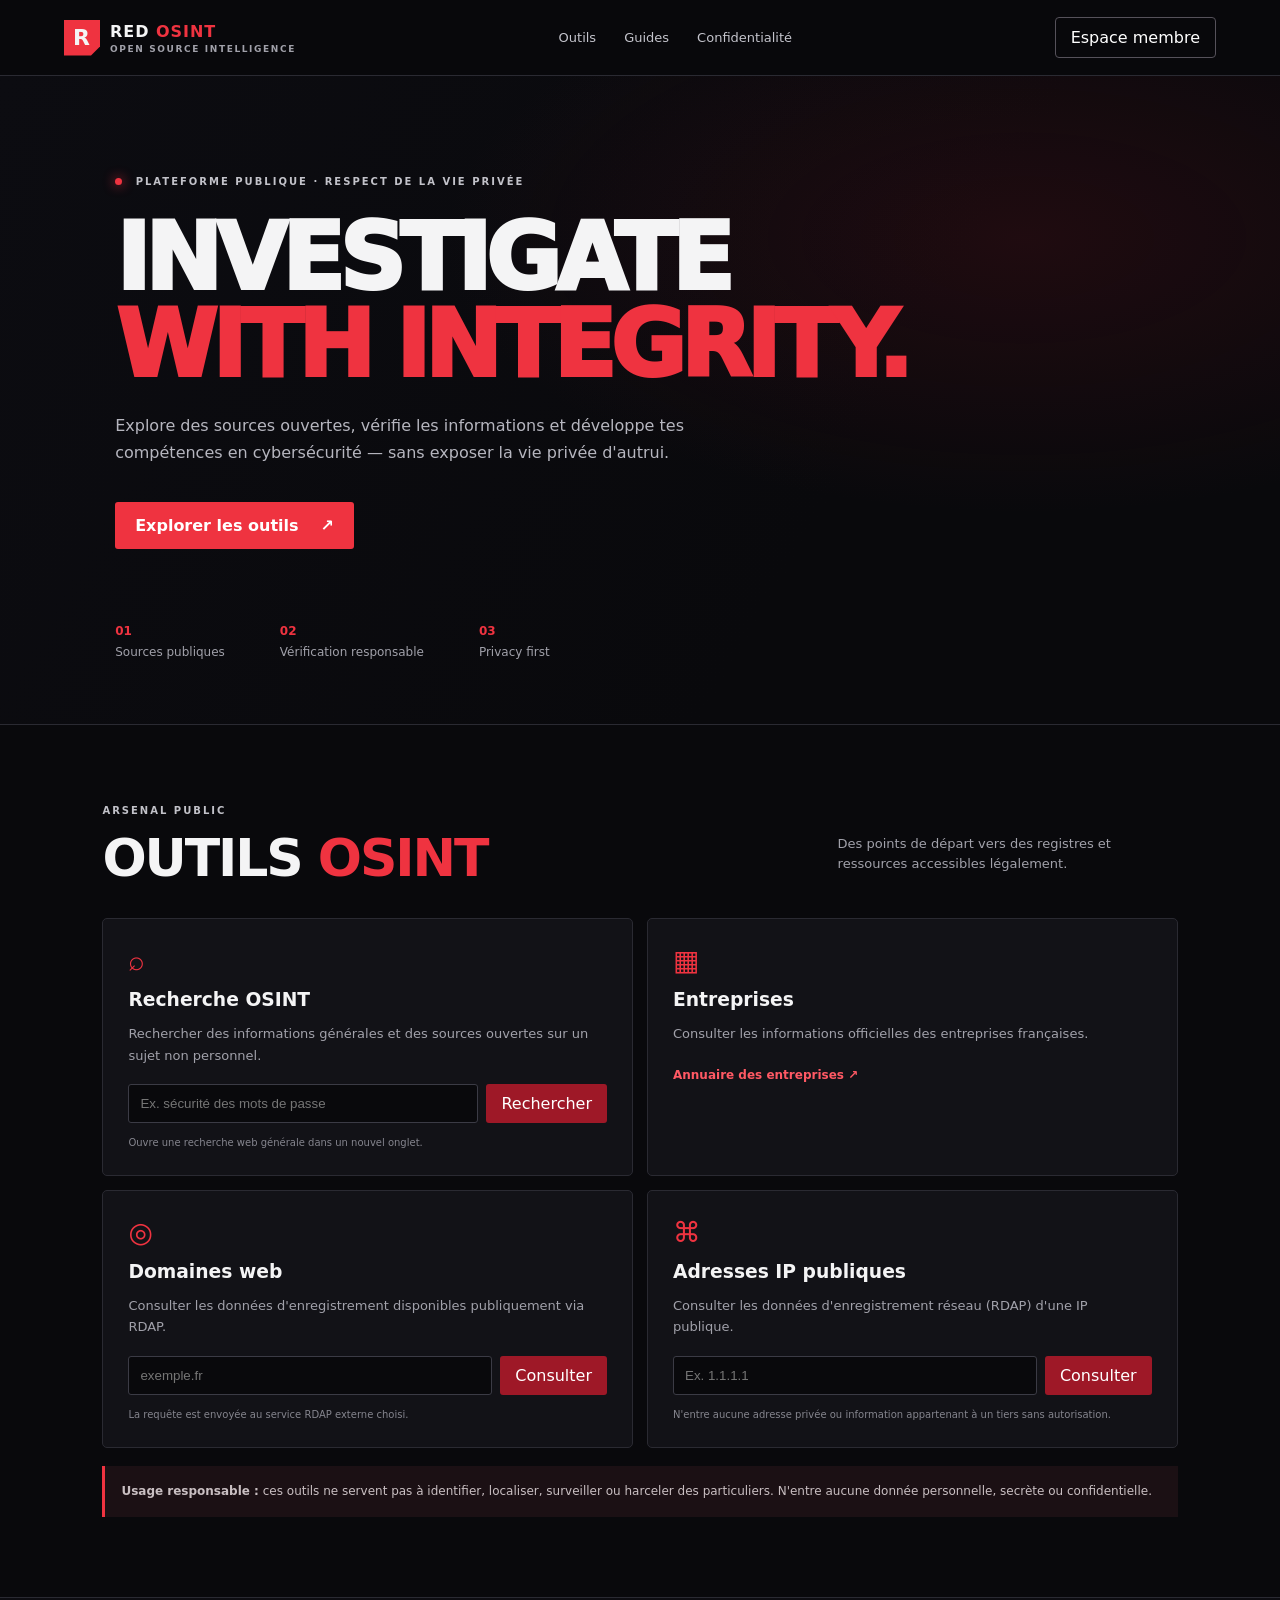
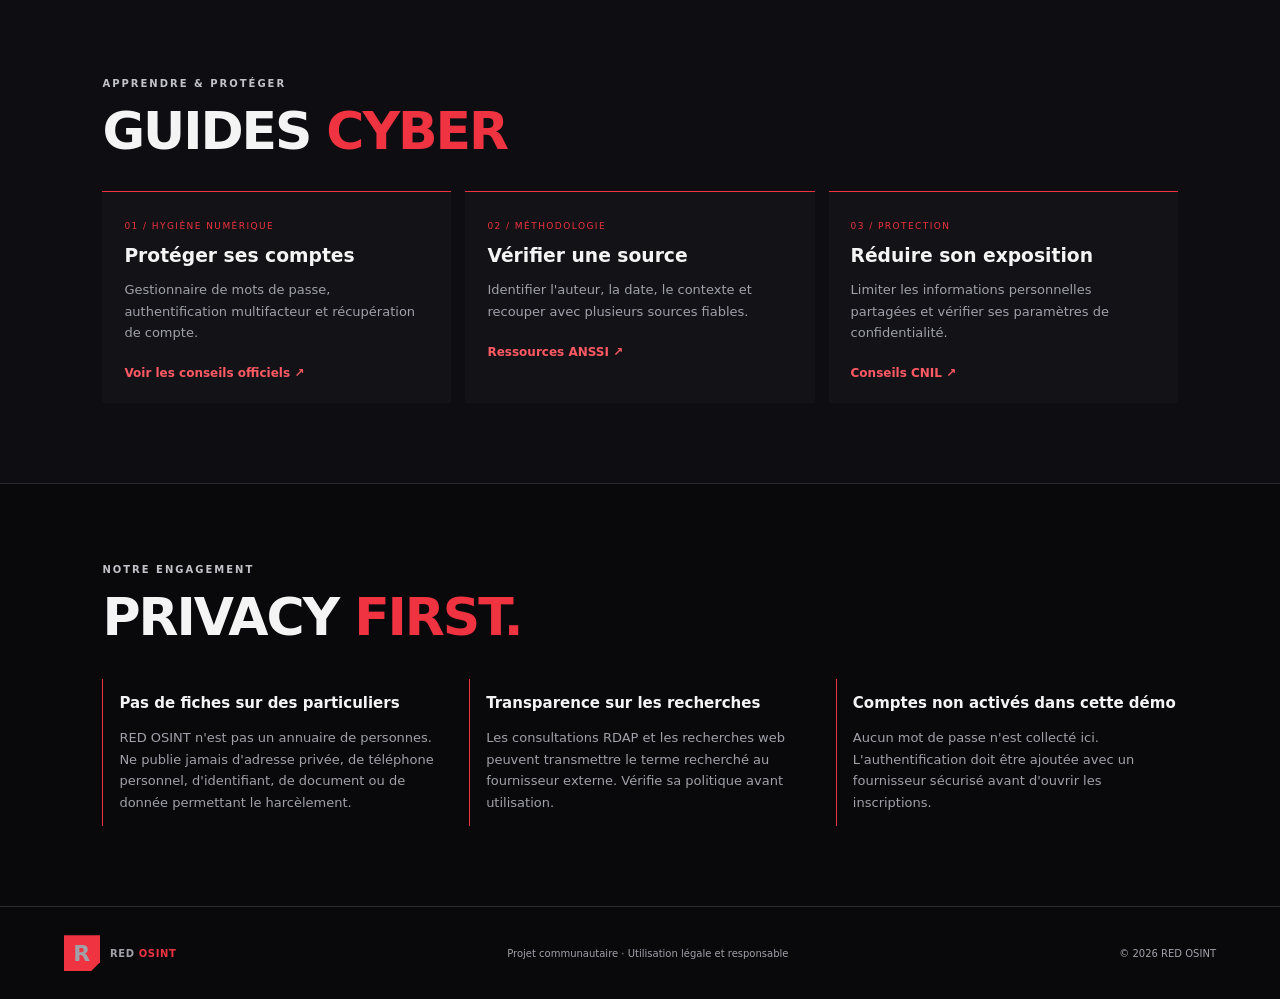
==== index.html @ 6be45255 "Add files via upload" ====
<!doctype html>
<html lang="fr">
<head>
<meta charset="utf-8"><meta name="viewport" content="width=device-width,initial-scale=1">
<meta name="description" content="RED OSINT — ressources publiques de recherche et de cybersécurité, dans le respect de la vie privée.">
<title>RED OSINT — Public Intelligence</title><link rel="stylesheet" href="styles.css">
</head>
<body>
<header class="topbar">
  <a class="brand" href="#"><span class="mark">R</span><span>RED<span class="red"> OSINT</span><small>OPEN SOURCE INTELLIGENCE</small></span></a>
  <nav><a href="#tools">Outils</a><a href="#guides">Guides</a><a href="#privacy">Confidentialité</a></nav>
  <button class="outline" id="accountBtn">Espace membre</button>
</header>
<main>
<section class="hero">
  <div class="eyebrow"><span class="pulse"></span> PLATEFORME PUBLIQUE · RESPECT DE LA VIE PRIVÉE</div>
  <h1>INVESTIGATE<br><span class="red">WITH INTEGRITY.</span></h1>
  <p class="lead">Explore des sources ouvertes, vérifie les informations et développe tes compétences en cybersécurité — sans exposer la vie privée d'autrui.</p>
  <a class="primary" href="#tools">Explorer les outils <span>↗</span></a>
  <div class="hero-grid"><div><b>01</b><span>Sources publiques</span></div><div><b>02</b><span>Vérification responsable</span></div><div><b>03</b><span>Privacy first</span></div></div>
</section>
<section id="tools" class="section">
  <div class="section-head"><div><div class="eyebrow">ARSENAL PUBLIC</div><h2>OUTILS <span class="red">OSINT</span></h2></div><p>Des points de départ vers des registres et ressources accessibles légalement.</p></div>
  <div class="cards">
    <article class="tool"><div class="icon">⌕</div><h3>Recherche OSINT</h3><p>Rechercher des informations générales et des sources ouvertes sur un sujet non personnel.</p><form id="generalForm"><input id="generalQuery" placeholder="Ex. sécurité des mots de passe" maxlength="100"><button>Rechercher</button></form><small>Ouvre une recherche web générale dans un nouvel onglet.</small></article>
    <article class="tool"><div class="icon">▦</div><h3>Entreprises</h3><p>Consulter les informations officielles des entreprises françaises.</p><a class="textlink" href="https://annuaire-entreprises.data.gouv.fr/" target="_blank" rel="noopener noreferrer">Annuaire des entreprises ↗</a></article>
    <article class="tool"><div class="icon">◎</div><h3>Domaines web</h3><p>Consulter les données d'enregistrement disponibles publiquement via RDAP.</p><form id="domainForm"><input id="domainQuery" placeholder="exemple.fr" maxlength="253"><button>Consulter</button></form><small>La requête est envoyée au service RDAP externe choisi.</small></article>
    <article class="tool"><div class="icon">⌘</div><h3>Adresses IP publiques</h3><p>Consulter les données d'enregistrement réseau (RDAP) d'une IP publique.</p><form id="ipForm"><input id="ipQuery" placeholder="Ex. 1.1.1.1" maxlength="45"><button>Consulter</button></form><small>N'entre aucune adresse privée ou information appartenant à un tiers sans autorisation.</small></article>
  </div>
  <div class="notice"><b>Usage responsable :</b> ces outils ne servent pas à identifier, localiser, surveiller ou harceler des particuliers. N'entre aucune donnée personnelle, secrète ou confidentielle.</div>
</section>
<section id="guides" class="section guides">
  <div class="eyebrow">APPRENDRE & PROTÉGER</div><h2>GUIDES <span class="red">CYBER</span></h2>
  <div class="guide-list">
    <article><span>01 / HYGIÈNE NUMÉRIQUE</span><h3>Protéger ses comptes</h3><p>Gestionnaire de mots de passe, authentification multifacteur et récupération de compte.</p><a href="https://www.cybermalveillance.gouv.fr/" target="_blank" rel="noopener noreferrer">Voir les conseils officiels ↗</a></article>
    <article><span>02 / MÉTHODOLOGIE</span><h3>Vérifier une source</h3><p>Identifier l'auteur, la date, le contexte et recouper avec plusieurs sources fiables.</p><a href="https://www.ssi.gouv.fr/" target="_blank" rel="noopener noreferrer">Ressources ANSSI ↗</a></article>
    <article><span>03 / PROTECTION</span><h3>Réduire son exposition</h3><p>Limiter les informations personnelles partagées et vérifier ses paramètres de confidentialité.</p><a href="https://www.cnil.fr/fr/maitriser-mes-donnees" target="_blank" rel="noopener noreferrer">Conseils CNIL ↗</a></article>
  </div>
</section>
<section id="privacy" class="section privacy">
  <div class="eyebrow">NOTRE ENGAGEMENT</div><h2>PRIVACY <span class="red">FIRST.</span></h2>
  <div class="privacy-grid"><div><h3>Pas de fiches sur des particuliers</h3><p>RED OSINT n'est pas un annuaire de personnes. Ne publie jamais d'adresse privée, de téléphone personnel, d'identifiant, de document ou de donnée permettant le harcèlement.</p></div><div><h3>Transparence sur les recherches</h3><p>Les consultations RDAP et les recherches web peuvent transmettre le terme recherché au fournisseur externe. Vérifie sa politique avant utilisation.</p></div><div><h3>Comptes non activés dans cette démo</h3><p>Aucun mot de passe n'est collecté ici. L'authentification doit être ajoutée avec un fournisseur sécurisé avant d'ouvrir les inscriptions.</p></div></div>
</section>
</main>
<footer><a class="brand" href="#"><span class="mark">R</span><span>RED<span class="red"> OSINT</span></span></a><span>Projet communautaire · Utilisation légale et responsable</span><span>© <span id="year"></span> RED OSINT</span></footer>
<dialog id="accountDialog"><form method="dialog" class="dialog"><button class="close" aria-label="Fermer">×</button><div class="eyebrow">ESPACE MEMBRE</div><h2>Comptes <span class="red">bientôt disponibles</span></h2><p>Cette version est une démonstration statique. Pour protéger les comptes, l'inscription sera activée après configuration d'une authentification hébergée (par exemple Supabase Auth), avec vérification d'e-mail, limitation des tentatives et règles de sécurité.</p><button class="primary">Compris</button></form></dialog>
<script src="app.js"></script>
</body></html>
---- styles.css ----
:root{--bg:#09090c;--panel:#121217;--panel2:#19191f;--line:#2a2a32;--text:#f4f4f5;--muted:#a1a1aa;--red:#ef3340;--red2:#a80f20}*{box-sizing:border-box}html{scroll-behavior:smooth}body{margin:0;background:var(--bg);color:var(--text);font-family:Inter,ui-sans-serif,system-ui,Arial,sans-serif}a{color:inherit;text-decoration:none}.topbar{height:76px;display:flex;align-items:center;justify-content:space-between;padding:0 max(5vw,22px);border-bottom:1px solid var(--line);position:sticky;top:0;background:#09090ceF;backdrop-filter:blur(12px);z-index:5}.brand{display:flex;gap:10px;align-items:center;font-weight:900;letter-spacing:.06em}.brand small{display:block;font-size:9px;color:var(--muted);letter-spacing:.18em;margin-top:3px}.mark{display:grid;place-items:center;width:36px;height:36px;background:var(--red);clip-path:polygon(0 0,100% 0,100% 75%,75% 100%,0 100%);font-size:22px}.red{color:var(--red)}nav{display:flex;gap:28px;color:#c4c4cc;font-size:13px}nav a:hover,.textlink:hover{color:var(--red)}button,.primary{font:inherit;cursor:pointer;border:0}.outline{background:transparent;border:1px solid #55515a;color:white;padding:10px 15px;border-radius:4px}.outline:hover{border-color:var(--red)}.hero{padding:100px max(9vw,24px) 65px;background:radial-gradient(ellipse at 80% 25%,#5b101a45,transparent 40%),linear-gradient(120deg,#0c0c11,#09090c 65%);border-bottom:1px solid var(--line)}.eyebrow{font-size:10px;letter-spacing:.2em;color:#c2c2c9;font-weight:700}.pulse{display:inline-block;width:7px;height:7px;border-radius:50%;background:#ef3340;box-shadow:0 0 12px #ef3340;margin-right:8px}.hero h1{font-size:clamp(48px,8vw,92px);line-height:.95;letter-spacing:-.06em;margin:28px 0 22px;font-weight:950}.lead{max-width:620px;color:#b6b6bf;line-height:1.7;font-size:16px}.primary{display:inline-flex;gap:22px;align-items:center;background:var(--red);color:white;padding:14px 20px;border-radius:3px;font-weight:800;margin-top:20px}.primary:hover{background:#ff4652}.hero-grid{display:flex;gap:55px;margin-top:75px}.hero-grid div{display:grid;gap:7px}.hero-grid b{color:var(--red);font-size:12px}.hero-grid span{font-size:12px;color:var(--muted)}.section{padding:80px max(8vw,22px);border-bottom:1px solid var(--line)}.section-head{display:flex;justify-content:space-between;align-items:end;gap:30px;margin-bottom:30px}.section h2{font-size:clamp(32px,5vw,52px);letter-spacing:-.04em;margin:12px 0 0}.section-head>p{max-width:340px;color:var(--muted);font-size:13px;line-height:1.6}.cards{display:grid;grid-template-columns:repeat(2,minmax(0,1fr));gap:14px}.tool{background:var(--panel);border:1px solid var(--line);padding:25px;border-radius:5px;min-height:230px}.tool:hover{border-color:#77303a}.icon{font-size:28px;color:var(--red)}.tool h3,.guide-list h3{margin:12px 0 8px}.tool p,.guide-list p,.privacy p{color:var(--muted);font-size:13px;line-height:1.65}.tool form{display:flex;gap:8px;margin:18px 0 8px}.tool input{min-width:0;flex:1;background:#09090c;border:1px solid #3b3b45;color:white;padding:11px;border-radius:3px}.tool button{background:#9e1827;color:white;padding:0 15px;border-radius:3px}.tool small{font-size:10px;color:#85858e}.textlink,.guide-list a{display:inline-block;color:#ff5964;font-size:12px;font-weight:700;margin-top:10px}.notice{margin-top:18px;padding:16px;border-left:3px solid var(--red);background:#1b1014;color:#c9bfc2;font-size:12px;line-height:1.6}.guides{background:#0d0d12}.guide-list{display:grid;grid-template-columns:repeat(3,minmax(0,1fr));gap:14px;margin-top:30px}.guide-list article{border-top:1px solid var(--red);background:var(--panel);padding:22px}.guide-list article>span{font-size:9px;letter-spacing:.16em;color:var(--red)}.privacy-grid{display:grid;grid-template-columns:repeat(3,minmax(0,1fr));gap:25px;margin-top:32px}.privacy-grid>div{border-left:1px solid var(--red);padding-left:16px}.privacy-grid h3{font-size:15px}footer{padding:28px max(5vw,22px);display:flex;align-items:center;justify-content:space-between;gap:15px;color:var(--muted);font-size:10px}dialog{background:var(--panel);color:white;border:1px solid #555;border-radius:8px;max-width:480px;width:calc(100% - 32px);padding:0}dialog::backdrop{background:#000b;backdrop-filter:blur(4px)}.dialog{padding:30px;position:relative}.dialog p{color:var(--muted);line-height:1.7;font-size:13px}.dialog h2{font-size:25px}.close{position:absolute;right:15px;top:12px;background:none;color:white;font-size:25px}@media(max-width:720px){nav{display:none}.hero{padding-top:70px}.hero-grid{gap:20px;flex-wrap:wrap}.cards,.guide-list,.privacy-grid{grid-template-columns:1fr}.section-head{display:block}.section-head>p{margin-top:15px}footer{align-items:flex-start;flex-direction:column}.tool form{flex-wrap:wrap}.tool button{padding:11px 15px}}
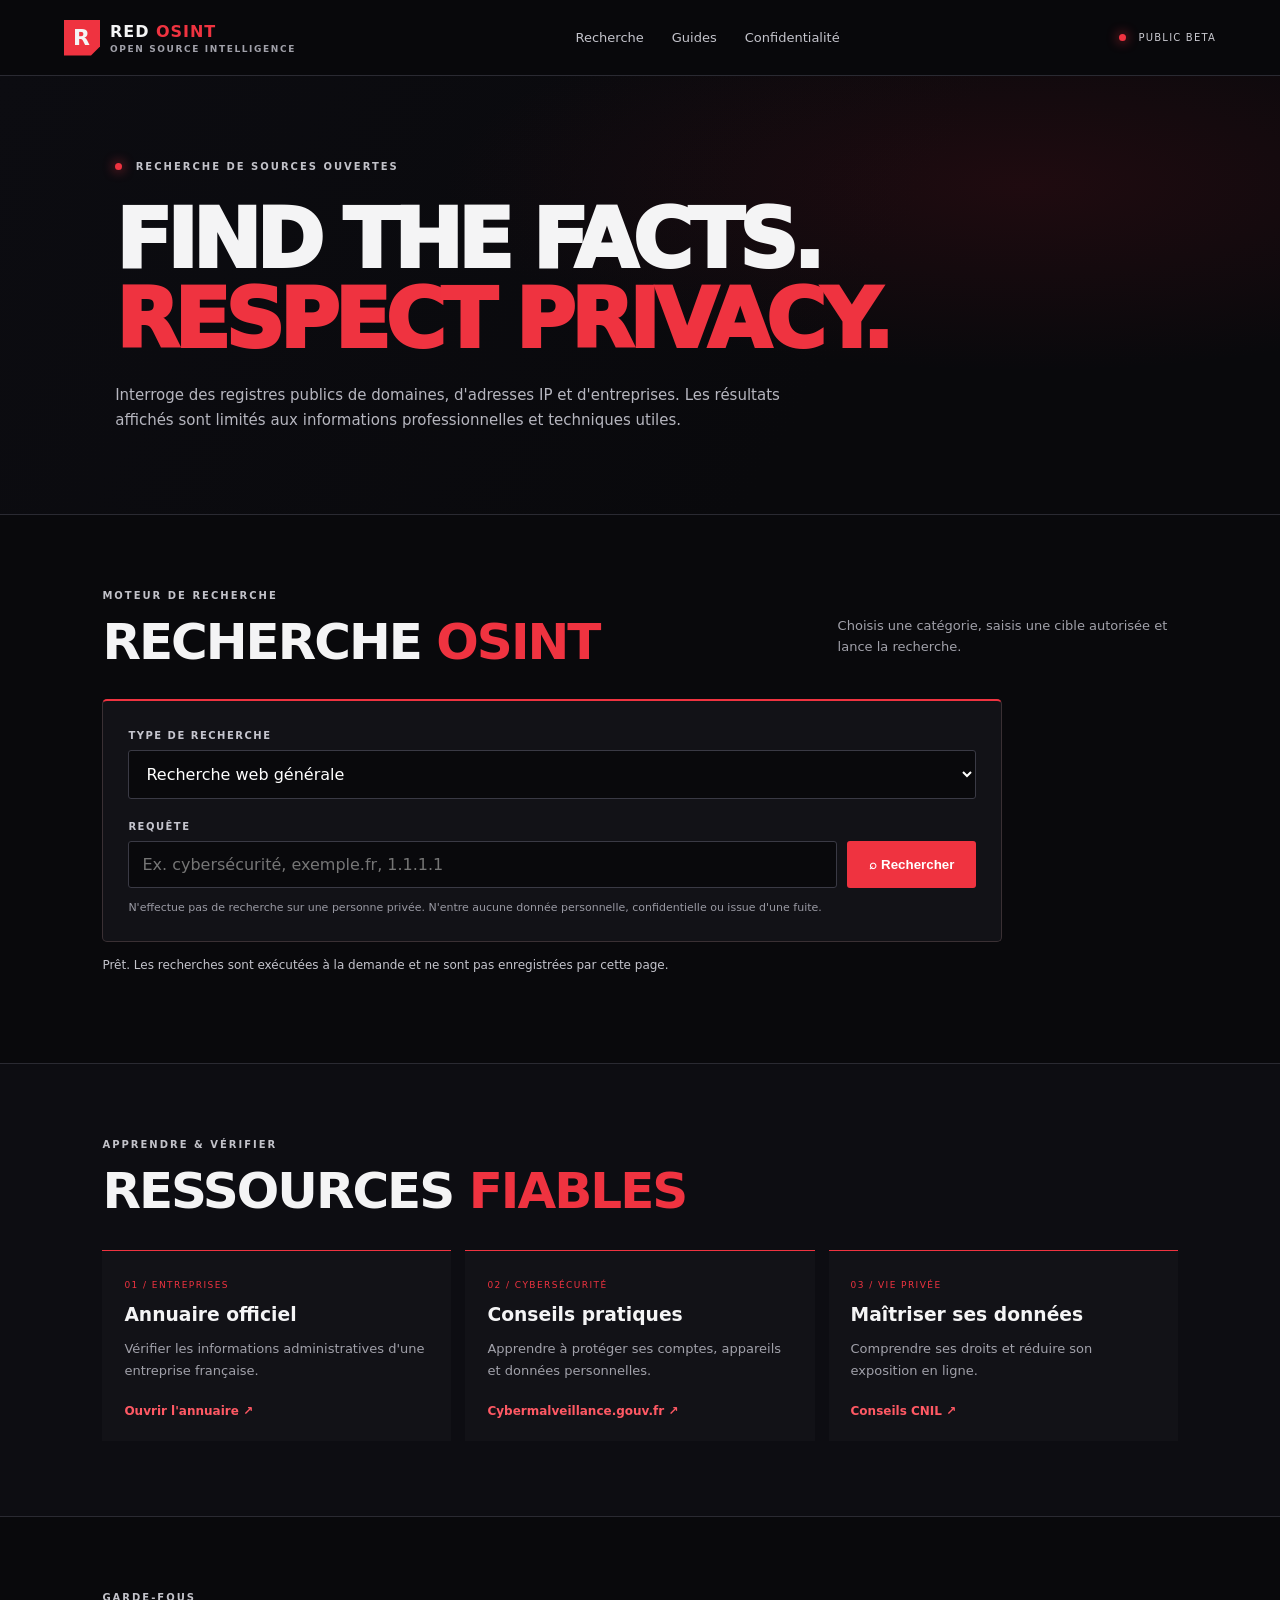
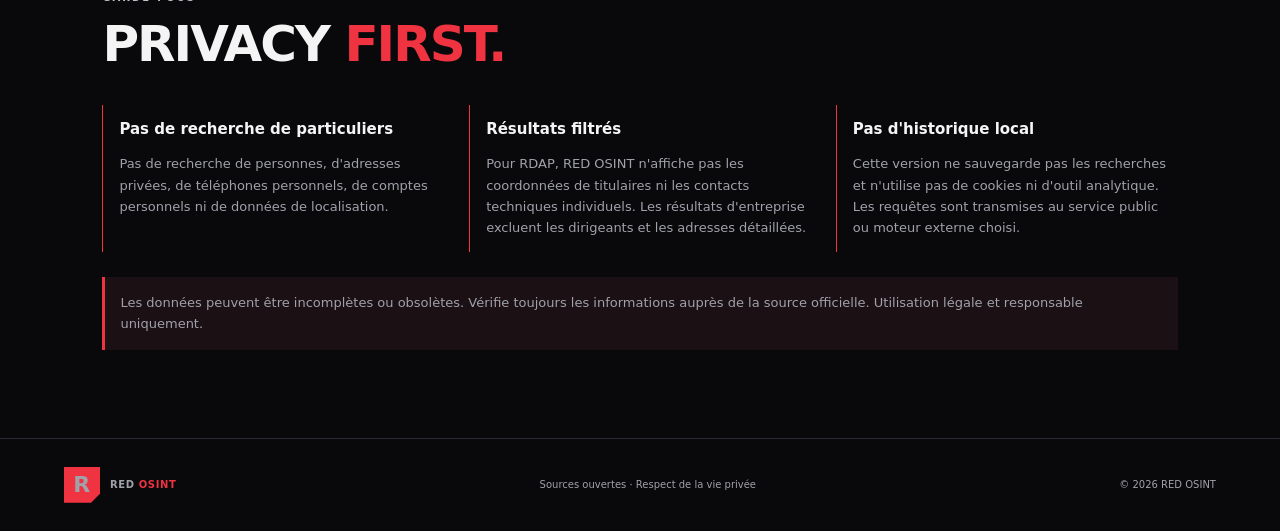
==== commit 5881696d: "Add files via upload" ====
--- a/index.html
+++ b/index.html
@@ -2,47 +2,60 @@
 <html lang="fr">
 <head>
 <meta charset="utf-8"><meta name="viewport" content="width=device-width,initial-scale=1">
-<meta name="description" content="RED OSINT — ressources publiques de recherche et de cybersécurité, dans le respect de la vie privée.">
-<title>RED OSINT — Public Intelligence</title><link rel="stylesheet" href="styles.css">
+<meta name="description" content="RED OSINT — moteur de recherche de sources ouvertes, pour les domaines, IP publiques et entreprises.">
+<title>RED OSINT — Moteur de recherche</title><link rel="stylesheet" href="styles.css">
 </head>
 <body>
 <header class="topbar">
   <a class="brand" href="#"><span class="mark">R</span><span>RED<span class="red"> OSINT</span><small>OPEN SOURCE INTELLIGENCE</small></span></a>
-  <nav><a href="#tools">Outils</a><a href="#guides">Guides</a><a href="#privacy">Confidentialité</a></nav>
-  <button class="outline" id="accountBtn">Espace membre</button>
+  <nav><a href="#search">Recherche</a><a href="#guides">Guides</a><a href="#privacy">Confidentialité</a></nav>
+  <span class="status"><i></i> PUBLIC BETA</span>
 </header>
 <main>
 <section class="hero">
-  <div class="eyebrow"><span class="pulse"></span> PLATEFORME PUBLIQUE · RESPECT DE LA VIE PRIVÉE</div>
-  <h1>INVESTIGATE<br><span class="red">WITH INTEGRITY.</span></h1>
-  <p class="lead">Explore des sources ouvertes, vérifie les informations et développe tes compétences en cybersécurité — sans exposer la vie privée d'autrui.</p>
-  <a class="primary" href="#tools">Explorer les outils <span>↗</span></a>
-  <div class="hero-grid"><div><b>01</b><span>Sources publiques</span></div><div><b>02</b><span>Vérification responsable</span></div><div><b>03</b><span>Privacy first</span></div></div>
+  <div class="eyebrow"><span class="pulse"></span> RECHERCHE DE SOURCES OUVERTES</div>
+  <h1>FIND THE FACTS.<br><span class="red">RESPECT PRIVACY.</span></h1>
+  <p class="lead">Interroge des registres publics de domaines, d'adresses IP et d'entreprises. Les résultats affichés sont limités aux informations professionnelles et techniques utiles.</p>
 </section>
-<section id="tools" class="section">
-  <div class="section-head"><div><div class="eyebrow">ARSENAL PUBLIC</div><h2>OUTILS <span class="red">OSINT</span></h2></div><p>Des points de départ vers des registres et ressources accessibles légalement.</p></div>
-  <div class="cards">
-    <article class="tool"><div class="icon">⌕</div><h3>Recherche OSINT</h3><p>Rechercher des informations générales et des sources ouvertes sur un sujet non personnel.</p><form id="generalForm"><input id="generalQuery" placeholder="Ex. sécurité des mots de passe" maxlength="100"><button>Rechercher</button></form><small>Ouvre une recherche web générale dans un nouvel onglet.</small></article>
-    <article class="tool"><div class="icon">▦</div><h3>Entreprises</h3><p>Consulter les informations officielles des entreprises françaises.</p><a class="textlink" href="https://annuaire-entreprises.data.gouv.fr/" target="_blank" rel="noopener noreferrer">Annuaire des entreprises ↗</a></article>
-    <article class="tool"><div class="icon">◎</div><h3>Domaines web</h3><p>Consulter les données d'enregistrement disponibles publiquement via RDAP.</p><form id="domainForm"><input id="domainQuery" placeholder="exemple.fr" maxlength="253"><button>Consulter</button></form><small>La requête est envoyée au service RDAP externe choisi.</small></article>
-    <article class="tool"><div class="icon">⌘</div><h3>Adresses IP publiques</h3><p>Consulter les données d'enregistrement réseau (RDAP) d'une IP publique.</p><form id="ipForm"><input id="ipQuery" placeholder="Ex. 1.1.1.1" maxlength="45"><button>Consulter</button></form><small>N'entre aucune adresse privée ou information appartenant à un tiers sans autorisation.</small></article>
+<section id="search" class="section search-section">
+  <div class="section-head"><div><div class="eyebrow">MOTEUR DE RECHERCHE</div><h2>RECHERCHE <span class="red">OSINT</span></h2></div><p>Choisis une catégorie, saisis une cible autorisée et lance la recherche.</p></div>
+  <div class="searchbox">
+    <label for="type">TYPE DE RECHERCHE</label>
+    <select id="type">
+      <option value="web">Recherche web générale</option>
+      <option value="company">Entreprise française (nom ou SIREN/SIRET)</option>
+      <option value="domain">Nom de domaine (RDAP)</option>
+      <option value="ip">Adresse IP publique (RDAP)</option><option value="selfcheck">Vérifier mes propres informations</option>
+    </select>
+    <div id="selfCheckFields" class="self-check-fields" hidden>
+<div class="field-grid">
+<div><label for="selfLastName">MON NOM</label><input id="selfLastName" maxlength="80" autocomplete="off" placeholder="Ton nom"></div>
+<div><label for="selfFirstName">MON PRÉNOM</label><input id="selfFirstName" maxlength="80" autocomplete="off" placeholder="Ton prénom"></div>
+</div>
+<label for="selfBirthDate">MA DATE DE NAISSANCE</label><input id="selfBirthDate" type="date" autocomplete="off">
+<p class="hint">Mode local uniquement : ces champs servent à afficher des conseils pour vérifier tes propres informations. Ils ne sont envoyés à aucun service et ne sont pas enregistrés.</p>
+</div>
+<label for="query">REQUÊTE</label>
+    <div class="searchrow"><input id="query" maxlength="180" autocomplete="off" placeholder="Ex. cybersécurité, exemple.fr, 1.1.1.1"><button id="searchBtn"><span>⌕</span> Rechercher</button></div>
+    <p class="hint">N'effectue pas de recherche sur une personne privée. N'entre aucune donnée personnelle, confidentielle ou issue d'une fuite.</p>
   </div>
-  <div class="notice"><b>Usage responsable :</b> ces outils ne servent pas à identifier, localiser, surveiller ou harceler des particuliers. N'entre aucune donnée personnelle, secrète ou confidentielle.</div>
+  <div id="message" class="message" role="status" aria-live="polite">Prêt. Les recherches sont exécutées à la demande et ne sont pas enregistrées par cette page.</div>
+  <div id="results" class="results" aria-live="polite"></div>
 </section>
 <section id="guides" class="section guides">
-  <div class="eyebrow">APPRENDRE & PROTÉGER</div><h2>GUIDES <span class="red">CYBER</span></h2>
+  <div class="eyebrow">APPRENDRE & VÉRIFIER</div><h2>RESSOURCES <span class="red">FIABLES</span></h2>
   <div class="guide-list">
-    <article><span>01 / HYGIÈNE NUMÉRIQUE</span><h3>Protéger ses comptes</h3><p>Gestionnaire de mots de passe, authentification multifacteur et récupération de compte.</p><a href="https://www.cybermalveillance.gouv.fr/" target="_blank" rel="noopener noreferrer">Voir les conseils officiels ↗</a></article>
-    <article><span>02 / MÉTHODOLOGIE</span><h3>Vérifier une source</h3><p>Identifier l'auteur, la date, le contexte et recouper avec plusieurs sources fiables.</p><a href="https://www.ssi.gouv.fr/" target="_blank" rel="noopener noreferrer">Ressources ANSSI ↗</a></article>
-    <article><span>03 / PROTECTION</span><h3>Réduire son exposition</h3><p>Limiter les informations personnelles partagées et vérifier ses paramètres de confidentialité.</p><a href="https://www.cnil.fr/fr/maitriser-mes-donnees" target="_blank" rel="noopener noreferrer">Conseils CNIL ↗</a></article>
+    <article><span>01 / ENTREPRISES</span><h3>Annuaire officiel</h3><p>Vérifier les informations administratives d'une entreprise française.</p><a href="https://annuaire-entreprises.data.gouv.fr/" target="_blank" rel="noopener noreferrer">Ouvrir l'annuaire ↗</a></article>
+    <article><span>02 / CYBERSÉCURITÉ</span><h3>Conseils pratiques</h3><p>Apprendre à protéger ses comptes, appareils et données personnelles.</p><a href="https://www.cybermalveillance.gouv.fr/" target="_blank" rel="noopener noreferrer">Cybermalveillance.gouv.fr ↗</a></article>
+    <article><span>03 / VIE PRIVÉE</span><h3>Maîtriser ses données</h3><p>Comprendre ses droits et réduire son exposition en ligne.</p><a href="https://www.cnil.fr/fr/maitriser-mes-donnees" target="_blank" rel="noopener noreferrer">Conseils CNIL ↗</a></article>
   </div>
 </section>
 <section id="privacy" class="section privacy">
-  <div class="eyebrow">NOTRE ENGAGEMENT</div><h2>PRIVACY <span class="red">FIRST.</span></h2>
-  <div class="privacy-grid"><div><h3>Pas de fiches sur des particuliers</h3><p>RED OSINT n'est pas un annuaire de personnes. Ne publie jamais d'adresse privée, de téléphone personnel, d'identifiant, de document ou de donnée permettant le harcèlement.</p></div><div><h3>Transparence sur les recherches</h3><p>Les consultations RDAP et les recherches web peuvent transmettre le terme recherché au fournisseur externe. Vérifie sa politique avant utilisation.</p></div><div><h3>Comptes non activés dans cette démo</h3><p>Aucun mot de passe n'est collecté ici. L'authentification doit être ajoutée avec un fournisseur sécurisé avant d'ouvrir les inscriptions.</p></div></div>
+  <div class="eyebrow">GARDE-FOUS</div><h2>PRIVACY <span class="red">FIRST.</span></h2>
+  <div class="privacy-grid"><div><h3>Pas de recherche de particuliers</h3><p>Pas de recherche de personnes, d'adresses privées, de téléphones personnels, de comptes personnels ni de données de localisation.</p></div><div><h3>Résultats filtrés</h3><p>Pour RDAP, RED OSINT n'affiche pas les coordonnées de titulaires ni les contacts techniques individuels. Les résultats d'entreprise excluent les dirigeants et les adresses détaillées.</p></div><div><h3>Pas d'historique local</h3><p>Cette version ne sauvegarde pas les recherches et n'utilise pas de cookies ni d'outil analytique. Les requêtes sont transmises au service public ou moteur externe choisi.</p></div></div>
+  <p class="disclaimer">Les données peuvent être incomplètes ou obsolètes. Vérifie toujours les informations auprès de la source officielle. Utilisation légale et responsable uniquement.</p>
 </section>
 </main>
-<footer><a class="brand" href="#"><span class="mark">R</span><span>RED<span class="red"> OSINT</span></span></a><span>Projet communautaire · Utilisation légale et responsable</span><span>© <span id="year"></span> RED OSINT</span></footer>
-<dialog id="accountDialog"><form method="dialog" class="dialog"><button class="close" aria-label="Fermer">×</button><div class="eyebrow">ESPACE MEMBRE</div><h2>Comptes <span class="red">bientôt disponibles</span></h2><p>Cette version est une démonstration statique. Pour protéger les comptes, l'inscription sera activée après configuration d'une authentification hébergée (par exemple Supabase Auth), avec vérification d'e-mail, limitation des tentatives et règles de sécurité.</p><button class="primary">Compris</button></form></dialog>
+<footer><a class="brand" href="#"><span class="mark">R</span><span>RED<span class="red"> OSINT</span></span></a><span>Sources ouvertes · Respect de la vie privée</span><span>© <span id="year"></span> RED OSINT</span></footer>
 <script src="app.js"></script>
 </body></html>
--- a/styles.css
+++ b/styles.css
@@ -1 +1,7 @@
-:root{--bg:#09090c;--panel:#121217;--panel2:#19191f;--line:#2a2a32;--text:#f4f4f5;--muted:#a1a1aa;--red:#ef3340;--red2:#a80f20}*{box-sizing:border-box}html{scroll-behavior:smooth}body{margin:0;background:var(--bg);color:var(--text);font-family:Inter,ui-sans-serif,system-ui,Arial,sans-serif}a{color:inherit;text-decoration:none}.topbar{height:76px;display:flex;align-items:center;justify-content:space-between;padding:0 max(5vw,22px);border-bottom:1px solid var(--line);position:sticky;top:0;background:#09090ceF;backdrop-filter:blur(12px);z-index:5}.brand{display:flex;gap:10px;align-items:center;font-weight:900;letter-spacing:.06em}.brand small{display:block;font-size:9px;color:var(--muted);letter-spacing:.18em;margin-top:3px}.mark{display:grid;place-items:center;width:36px;height:36px;background:var(--red);clip-path:polygon(0 0,100% 0,100% 75%,75% 100%,0 100%);font-size:22px}.red{color:var(--red)}nav{display:flex;gap:28px;color:#c4c4cc;font-size:13px}nav a:hover,.textlink:hover{color:var(--red)}button,.primary{font:inherit;cursor:pointer;border:0}.outline{background:transparent;border:1px solid #55515a;color:white;padding:10px 15px;border-radius:4px}.outline:hover{border-color:var(--red)}.hero{padding:100px max(9vw,24px) 65px;background:radial-gradient(ellipse at 80% 25%,#5b101a45,transparent 40%),linear-gradient(120deg,#0c0c11,#09090c 65%);border-bottom:1px solid var(--line)}.eyebrow{font-size:10px;letter-spacing:.2em;color:#c2c2c9;font-weight:700}.pulse{display:inline-block;width:7px;height:7px;border-radius:50%;background:#ef3340;box-shadow:0 0 12px #ef3340;margin-right:8px}.hero h1{font-size:clamp(48px,8vw,92px);line-height:.95;letter-spacing:-.06em;margin:28px 0 22px;font-weight:950}.lead{max-width:620px;color:#b6b6bf;line-height:1.7;font-size:16px}.primary{display:inline-flex;gap:22px;align-items:center;background:var(--red);color:white;padding:14px 20px;border-radius:3px;font-weight:800;margin-top:20px}.primary:hover{background:#ff4652}.hero-grid{display:flex;gap:55px;margin-top:75px}.hero-grid div{display:grid;gap:7px}.hero-grid b{color:var(--red);font-size:12px}.hero-grid span{font-size:12px;color:var(--muted)}.section{padding:80px max(8vw,22px);border-bottom:1px solid var(--line)}.section-head{display:flex;justify-content:space-between;align-items:end;gap:30px;margin-bottom:30px}.section h2{font-size:clamp(32px,5vw,52px);letter-spacing:-.04em;margin:12px 0 0}.section-head>p{max-width:340px;color:var(--muted);font-size:13px;line-height:1.6}.cards{display:grid;grid-template-columns:repeat(2,minmax(0,1fr));gap:14px}.tool{background:var(--panel);border:1px solid var(--line);padding:25px;border-radius:5px;min-height:230px}.tool:hover{border-color:#77303a}.icon{font-size:28px;color:var(--red)}.tool h3,.guide-list h3{margin:12px 0 8px}.tool p,.guide-list p,.privacy p{color:var(--muted);font-size:13px;line-height:1.65}.tool form{display:flex;gap:8px;margin:18px 0 8px}.tool input{min-width:0;flex:1;background:#09090c;border:1px solid #3b3b45;color:white;padding:11px;border-radius:3px}.tool button{background:#9e1827;color:white;padding:0 15px;border-radius:3px}.tool small{font-size:10px;color:#85858e}.textlink,.guide-list a{display:inline-block;color:#ff5964;font-size:12px;font-weight:700;margin-top:10px}.notice{margin-top:18px;padding:16px;border-left:3px solid var(--red);background:#1b1014;color:#c9bfc2;font-size:12px;line-height:1.6}.guides{background:#0d0d12}.guide-list{display:grid;grid-template-columns:repeat(3,minmax(0,1fr));gap:14px;margin-top:30px}.guide-list article{border-top:1px solid var(--red);background:var(--panel);padding:22px}.guide-list article>span{font-size:9px;letter-spacing:.16em;color:var(--red)}.privacy-grid{display:grid;grid-template-columns:repeat(3,minmax(0,1fr));gap:25px;margin-top:32px}.privacy-grid>div{border-left:1px solid var(--red);padding-left:16px}.privacy-grid h3{font-size:15px}footer{padding:28px max(5vw,22px);display:flex;align-items:center;justify-content:space-between;gap:15px;color:var(--muted);font-size:10px}dialog{background:var(--panel);color:white;border:1px solid #555;border-radius:8px;max-width:480px;width:calc(100% - 32px);padding:0}dialog::backdrop{background:#000b;backdrop-filter:blur(4px)}.dialog{padding:30px;position:relative}.dialog p{color:var(--muted);line-height:1.7;font-size:13px}.dialog h2{font-size:25px}.close{position:absolute;right:15px;top:12px;background:none;color:white;font-size:25px}@media(max-width:720px){nav{display:none}.hero{padding-top:70px}.hero-grid{gap:20px;flex-wrap:wrap}.cards,.guide-list,.privacy-grid{grid-template-columns:1fr}.section-head{display:block}.section-head>p{margin-top:15px}footer{align-items:flex-start;flex-direction:column}.tool form{flex-wrap:wrap}.tool button{padding:11px 15px}}+:root{--bg:#09090c;--panel:#121217;--panel2:#19191f;--line:#2a2a32;--text:#f4f4f5;--muted:#a1a1aa;--red:#ef3340}*{box-sizing:border-box}html{scroll-behavior:smooth}body{margin:0;background:var(--bg);color:var(--text);font-family:Inter,ui-sans-serif,system-ui,Arial,sans-serif}a{color:inherit;text-decoration:none}.topbar{height:76px;display:flex;align-items:center;justify-content:space-between;padding:0 max(5vw,22px);border-bottom:1px solid var(--line);position:sticky;top:0;background:#09090cef;backdrop-filter:blur(12px);z-index:5}.brand{display:flex;gap:10px;align-items:center;font-weight:900;letter-spacing:.06em}.brand small{display:block;font-size:9px;color:var(--muted);letter-spacing:.18em;margin-top:3px}.mark{display:grid;place-items:center;width:36px;height:36px;background:var(--red);clip-path:polygon(0 0,100% 0,100% 75%,75% 100%,0 100%);font-size:22px}.red{color:var(--red)}nav{display:flex;gap:28px;color:#c4c4cc;font-size:13px}nav a:hover{color:var(--red)}.status{font-size:10px;color:#c9c9d0;letter-spacing:.12em}.status i,.pulse{display:inline-block;width:7px;height:7px;border-radius:50%;background:#ef3340;box-shadow:0 0 12px #ef3340;margin-right:8px}.hero{padding:85px max(9vw,24px) 65px;background:radial-gradient(ellipse at 80% 25%,#5b101a45,transparent 40%),linear-gradient(120deg,#0c0c11,#09090c 65%);border-bottom:1px solid var(--line)}.eyebrow{font-size:10px;letter-spacing:.2em;color:#c2c2c9;font-weight:700}.hero h1{font-size:clamp(46px,7vw,82px);line-height:.98;letter-spacing:-.06em;margin:28px 0 22px;font-weight:950}.lead{max-width:690px;color:#b6b6bf;line-height:1.7;font-size:15px}.section{padding:75px max(8vw,22px);border-bottom:1px solid var(--line)}.section-head{display:flex;justify-content:space-between;align-items:end;gap:30px;margin-bottom:28px}.section h2{font-size:clamp(32px,5vw,50px);letter-spacing:-.04em;margin:12px 0 0}.section-head>p{max-width:340px;color:var(--muted);font-size:13px;line-height:1.6}.searchbox{background:var(--panel);border:1px solid #3a3034;border-top:2px solid var(--red);padding:25px;border-radius:5px;max-width:900px}.searchbox label{display:block;color:#c5c5ce;font-size:10px;letter-spacing:.15em;font-weight:800;margin:4px 0 9px}.searchbox select,.searchbox input{width:100%;background:#09090c;color:white;border:1px solid #3a3a45;border-radius:3px;padding:13px;font:inherit;margin-bottom:18px}.searchrow{display:flex;gap:10px}.searchrow input{margin:0;flex:1;min-width:0}.searchrow button{background:var(--red);color:white;border:0;border-radius:3px;padding:0 22px;font-weight:800;cursor:pointer}.searchrow button:disabled{opacity:.55;cursor:wait}.hint{font-size:11px;color:#9999a3;line-height:1.5;margin:12px 0 0}.message{max-width:900px;margin:16px 0;color:#c4c4cc;font-size:12px}.results{max-width:900px;display:grid;gap:10px}.result{background:var(--panel);border:1px solid var(--line);padding:18px;border-radius:4px}.result h3{margin:0 0 9px;font-size:16px}.result p{color:#b5b5bf;font-size:12px;line-height:1.55;margin:5px 0;overflow-wrap:anywhere}.result a{color:#ff6670;font-size:12px;font-weight:700}.tag{display:inline-block;color:#ff8790;border:1px solid #66303a;padding:3px 7px;font-size:9px;letter-spacing:.08em;margin-bottom:8px}.empty{padding:20px;border:1px dashed #49404a;color:var(--muted);font-size:13px}.guides{background:#0d0d12}.guide-list{display:grid;grid-template-columns:repeat(3,minmax(0,1fr));gap:14px;margin-top:30px}.guide-list article{border-top:1px solid var(--red);background:var(--panel);padding:22px}.guide-list article>span{font-size:9px;letter-spacing:.16em;color:var(--red)}.guide-list h3{margin:12px 0 8px}.guide-list p,.privacy p{color:var(--muted);font-size:13px;line-height:1.65}.guide-list a{display:inline-block;color:#ff5964;font-size:12px;font-weight:700;margin-top:10px}.privacy-grid{display:grid;grid-template-columns:repeat(3,minmax(0,1fr));gap:25px;margin-top:32px}.privacy-grid>div{border-left:1px solid var(--red);padding-left:16px}.privacy-grid h3{font-size:15px}.disclaimer{margin-top:25px;padding:15px;background:#1b1014;border-left:3px solid var(--red);font-size:11px;color:#c9bfc2;line-height:1.6}footer{padding:28px max(5vw,22px);display:flex;align-items:center;justify-content:space-between;gap:15px;color:var(--muted);font-size:10px}@media(max-width:720px){nav{display:none}.hero{padding-top:65px}.section-head{display:block}.section-head>p{margin-top:15px}.guide-list,.privacy-grid{grid-template-columns:1fr}.searchrow{flex-direction:column}.searchrow button{padding:13px}footer{align-items:flex-start;flex-direction:column}}
+.self-check-fields{margin:4px 0 18px;padding:18px;background:#0d0d12;border:1px solid #3a3034;border-radius:4px}
+.self-check-fields[hidden]{display:none}
+.field-grid{display:grid;grid-template-columns:1fr 1fr;gap:12px}
+.self-check-fields input{width:100%;background:#09090c;color:white;border:1px solid #3a3a45;border-radius:3px;padding:13px;font:inherit;margin-bottom:14px;color-scheme:dark}
+.self-check-fields .hint{margin:0}
+@media(max-width:720px){.field-grid{grid-template-columns:1fr}}
